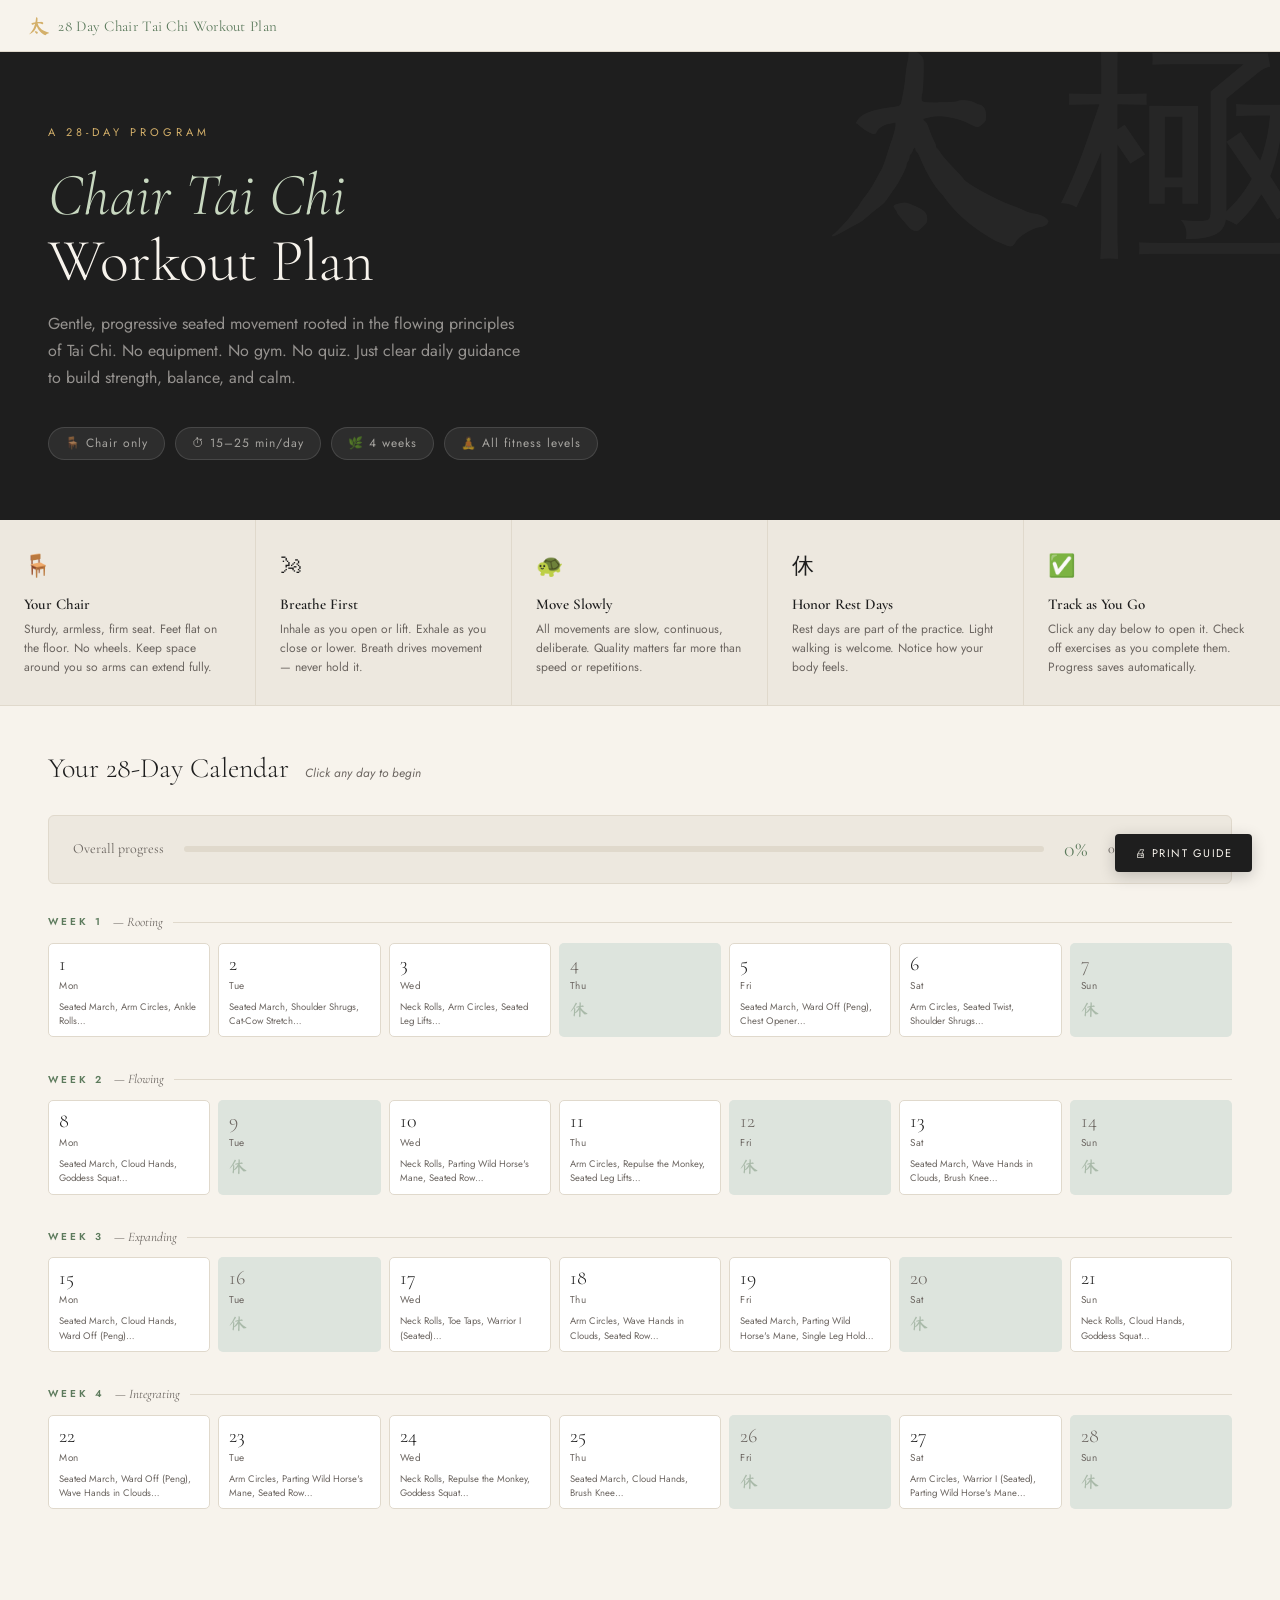
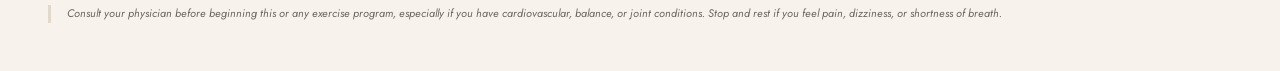
==== 28dayplan.html @ 3faed9a1 "Add files via upload" ====
<!DOCTYPE html>
<html lang="en">
<head>
<meta charset="UTF-8">
<meta name="viewport" content="width=device-width, initial-scale=1.0">
<title>28 Day Chair Tai Chi Workout Plan</title>
<link href="https://fonts.googleapis.com/css2?family=Cormorant+Garamond:ital,wght@0,300;0,400;0,600;1,300;1,400&family=Jost:wght@300;400;500;600&family=Ma+Shan+Zheng&display=swap" rel="stylesheet">
<style>
/* ══ RESET ══ */
*,*::before,*::after{box-sizing:border-box;margin:0;padding:0;}
html{scroll-behavior:smooth;}

/* ══ TOKENS ══ */
:root{
  --cream:    #f7f3ec;
  --warm:     #ede8df;
  --parchment:#e0d9cc;
  --ink:      #1e1e1e;
  --stone:    #6b6560;
  --sage:     #5c7a5c;
  --sage-lt:  #c8d8c0;
  --sage-bg:  #eef4ee;
  --gold:     #a07830;
  --gold-lt:  #d4b06a;
  --terra:    #8a4a38;
  --rest:     #dde4dd;
  --serif:    'Cormorant Garamond', Georgia, serif;
  --sans:     'Jost', sans-serif;
  --brush:    'Ma Shan Zheng', cursive;
}

body{
  font-family:var(--sans);
  background:var(--cream);
  color:var(--ink);
  font-size:15px;
  line-height:1.6;
  min-height:100vh;
}

/* ══ GLOBAL HEADER ══ */
#global-header{
  position:fixed;top:0;left:0;right:0;z-index:300;
  background:rgba(247,243,236,0.95);
  backdrop-filter:blur(8px);
  border-bottom:1px solid var(--parchment);
  display:flex;align-items:center;
  padding:0 28px;
  height:52px;
}
#home-link{
  font-family:var(--serif);
  font-size:15px;
  font-weight:400;
  color:var(--sage);
  text-decoration:none;
  letter-spacing:0.3px;
  cursor:pointer;
  display:flex;align-items:center;gap:8px;
  transition:color 0.2s;
  flex:1;
}
#home-link:hover{color:var(--gold);}
#home-link .logo-kanji{
  font-family:var(--brush);
  font-size:22px;
  color:var(--gold-lt);
  line-height:1;
}
#header-day-nav{
  display:none;
  align-items:center;
  gap:10px;
}
#header-day-nav.visible{display:flex;}
.hd-btn{
  background:none;
  border:1px solid var(--parchment);
  color:var(--stone);
  padding:5px 14px;
  border-radius:3px;
  cursor:pointer;
  font-family:var(--sans);
  font-size:12px;
  letter-spacing:1px;
  transition:all 0.15s;
}
.hd-btn:hover{border-color:var(--sage);color:var(--sage);}
.hd-btn:disabled{opacity:0.3;cursor:default;}
#hd-label{
  font-family:var(--serif);
  font-style:italic;
  font-size:14px;
  color:var(--stone);
  min-width:120px;
  text-align:center;
}

/* ══ VIEWS ══ */
.view{display:none;}
.view.active{display:block;}

/* ══════════════════════════════════
   LANDING VIEW
══════════════════════════════════ */
#view-home{padding-top:52px;}

/* Hero */
.hero{
  background:var(--ink);
  color:var(--cream);
  padding:72px 48px 60px;
  position:relative;
  overflow:hidden;
}
.hero::before{
  content:'太極';
  font-family:var(--brush);
  font-size:240px;
  position:absolute;
  right:-20px;top:-30px;
  color:rgba(255,255,255,0.04);
  line-height:1;
  pointer-events:none;
}
.hero-eyebrow{
  font-family:var(--sans);
  font-size:11px;
  letter-spacing:4px;
  text-transform:uppercase;
  color:var(--gold-lt);
  margin-bottom:20px;
}
.hero h1{
  font-family:var(--serif);
  font-weight:300;
  font-size:clamp(36px,5vw,60px);
  line-height:1.1;
  margin-bottom:16px;
}
.hero h1 em{font-style:italic;color:var(--sage-lt);}
.hero-sub{
  font-size:16px;
  color:rgba(247,243,236,0.55);
  max-width:480px;
  line-height:1.7;
  margin-bottom:36px;
}
.hero-pills{
  display:flex;flex-wrap:wrap;gap:10px;
}
.pill{
  background:rgba(255,255,255,0.07);
  border:1px solid rgba(255,255,255,0.12);
  border-radius:20px;
  padding:6px 16px;
  font-size:12px;
  letter-spacing:1px;
  color:rgba(247,243,236,0.6);
}

/* How-to strip */
.how-strip{
  display:grid;
  grid-template-columns:repeat(auto-fit,minmax(180px,1fr));
  gap:0;
  background:var(--warm);
  border-bottom:1px solid var(--parchment);
}
.how-item{
  padding:28px 24px;
  border-right:1px solid var(--parchment);
}
.how-item:last-child{border-right:none;}
.how-icon{font-size:22px;margin-bottom:8px;}
.how-item h3{
  font-family:var(--serif);
  font-weight:600;
  font-size:15px;
  margin-bottom:4px;
  color:var(--ink);
}
.how-item p{font-size:12px;color:var(--stone);line-height:1.6;}

/* Section header */
.section-head{
  padding:40px 48px 24px;
  display:flex;align-items:baseline;gap:16px;
}
.section-head h2{
  font-family:var(--serif);
  font-weight:300;
  font-size:28px;
}
.section-head .sh-note{
  font-size:12px;
  color:var(--stone);
  font-style:italic;
}

/* Progress summary bar */
.progress-summary{
  margin:0 48px 28px;
  background:var(--warm);
  border:1px solid var(--parchment);
  border-radius:6px;
  padding:16px 24px;
  display:flex;align-items:center;gap:20px;
}
.ps-track{
  flex:1;
  height:6px;
  background:var(--parchment);
  border-radius:3px;
  overflow:hidden;
}
.ps-fill{
  height:100%;
  background:var(--sage);
  border-radius:3px;
  transition:width 0.5s ease;
}
.ps-label{
  font-family:var(--serif);
  font-size:14px;
  color:var(--stone);
  white-space:nowrap;
}
.ps-pct{
  font-family:var(--serif);
  font-size:22px;
  font-weight:300;
  color:var(--sage);
  white-space:nowrap;
}

/* Calendar grid */
.cal-wrap{padding:0 48px 64px;}
.week-block{margin-bottom:32px;}
.week-label{
  font-family:var(--sans);
  font-size:10px;
  letter-spacing:3px;
  text-transform:uppercase;
  color:var(--sage);
  font-weight:600;
  margin-bottom:10px;
  display:flex;align-items:center;gap:10px;
}
.week-label::after{
  content:'';flex:1;height:1px;background:var(--parchment);
}
.week-theme-name{
  font-family:var(--serif);
  font-style:italic;
  color:var(--stone);
  font-size:13px;
  font-weight:400;
  letter-spacing:0;
  text-transform:none;
}
.days-row{
  display:grid;
  grid-template-columns:repeat(7,1fr);
  gap:8px;
}
.cal-day{
  background:#fff;
  border:1px solid var(--parchment);
  border-radius:5px;
  padding:10px 10px 8px;
  cursor:pointer;
  transition:all 0.15s;
  min-height:80px;
  position:relative;
}
.cal-day:hover{border-color:var(--sage);box-shadow:0 2px 8px rgba(92,122,92,0.15);}
.cal-day.rest-day{
  background:var(--rest);
  border-color:transparent;
  cursor:default;
}
.cal-day.rest-day:hover{box-shadow:none;border-color:transparent;}
.cal-day.completed{
  background:var(--sage-bg);
  border-color:var(--sage-lt);
}
.cal-day.today-active{
  border-color:var(--gold);
  box-shadow:0 0 0 2px rgba(160,120,48,0.2);
}
.cd-num{
  font-family:var(--serif);
  font-size:20px;
  font-weight:300;
  color:var(--ink);
  line-height:1;
  margin-bottom:4px;
}
.cal-day.completed .cd-num{color:var(--sage);}
.cal-day.rest-day .cd-num{color:var(--stone);}
.cd-name{
  font-size:10px;
  color:var(--stone);
  letter-spacing:0.5px;
  margin-bottom:6px;
}
.cd-exercises{
  font-size:9.5px;
  color:var(--stone);
  line-height:1.5;
}
.cal-day.rest-day .cd-exercises{
  font-family:var(--brush);
  font-size:18px;
  color:rgba(92,122,92,0.4);
  line-height:1;
  margin-top:4px;
}
.cd-check{
  position:absolute;top:8px;right:8px;
  font-size:12px;color:var(--sage);
  opacity:0;transition:opacity 0.2s;
}
.cal-day.completed .cd-check{opacity:1;}

/* Disclaimer */
.disclaimer{
  margin:0 48px 48px;
  font-size:11px;
  color:var(--stone);
  border-left:3px solid var(--parchment);
  padding-left:16px;
  font-style:italic;
  line-height:1.6;
}

/* ══════════════════════════════════
   DAY VIEW
══════════════════════════════════ */
#view-day{padding-top:52px;}

.day-view-inner{
  max-width:720px;
  margin:0 auto;
  padding:36px 28px 60px;
}

/* Day header */
.dv-header{
  display:flex;align-items:flex-start;gap:20px;
  margin-bottom:28px;
  padding-bottom:24px;
  border-bottom:1px solid var(--parchment);
}
.dv-num-block{
  background:var(--sage);
  color:#fff;
  border-radius:6px;
  padding:10px 16px;
  text-align:center;
  flex-shrink:0;
}
.dv-num-block .dvn-label{
  font-size:9px;letter-spacing:3px;text-transform:uppercase;opacity:0.7;
}
.dv-num-block .dvn-num{
  font-family:var(--serif);
  font-size:48px;font-weight:300;line-height:1;
}
.dv-meta{flex:1;}
.dv-week-badge{
  display:inline-block;
  font-size:10px;letter-spacing:2.5px;text-transform:uppercase;
  color:var(--sage);background:var(--sage-bg);
  border-radius:3px;padding:3px 10px;
  margin-bottom:6px;font-weight:500;
}
.dv-meta h2{
  font-family:var(--serif);
  font-weight:300;font-size:30px;
  color:var(--ink);line-height:1.15;
}
.dv-focus{
  font-size:13px;color:var(--stone);
  margin-top:4px;font-style:italic;
}
.dv-kanji{
  font-family:var(--brush);
  font-size:72px;color:var(--parchment);
  line-height:1;flex-shrink:0;
}

/* Rest day in day view */
.dv-rest{
  text-align:center;
  padding:60px 40px;
  background:var(--warm);
  border-radius:10px;
  border:1px solid var(--parchment);
}
.dv-rest .rest-big{
  font-family:var(--brush);
  font-size:100px;color:var(--sage-lt);line-height:1;
  margin-bottom:16px;
}
.dv-rest h3{
  font-family:var(--serif);
  font-weight:300;font-size:28px;
  color:var(--stone);margin-bottom:12px;
}
.dv-rest p{
  max-width:420px;margin:0 auto;
  font-size:15px;color:var(--stone);line-height:1.7;
}

/* Exercise rows */
.ex-list{display:flex;flex-direction:column;gap:8px;}

.ex-row{
  display:flex;align-items:center;gap:16px;
  background:#fff;
  border:1px solid var(--parchment);
  border-radius:7px;
  padding:16px 18px;
  cursor:pointer;
  transition:all 0.15s;
}
.ex-row:hover{border-color:var(--sage-lt);background:var(--sage-bg);}
.ex-row.done{
  background:var(--sage-bg);
  border-color:var(--sage-lt);
}
.ex-circle{
  width:26px;height:26px;
  border-radius:50%;
  border:1.5px solid var(--parchment);
  flex-shrink:0;
  display:flex;align-items:center;justify-content:center;
  font-size:13px;color:transparent;
  transition:all 0.15s;
}
.ex-row.done .ex-circle{
  background:var(--sage);
  border-color:var(--sage);
  color:#fff;
}
.ex-body{flex:1;}
.ex-name{
  font-family:var(--serif);
  font-size:21px;font-weight:400;
  color:var(--ink);line-height:1.2;
}
.ex-row.done .ex-name{
  text-decoration:line-through;
  color:var(--stone);
}
.ex-hint{
  font-size:12px;color:var(--stone);
  margin-top:2px;line-height:1.5;
}
.ex-row.done .ex-hint{opacity:0.5;}
.ex-dur{
  font-family:var(--serif);
  font-size:20px;font-weight:300;
  color:var(--gold);
  flex-shrink:0;min-width:72px;text-align:right;
}
.ex-row.done .ex-dur{color:var(--parchment);}
.ex-tag{
  font-size:9px;letter-spacing:1.5px;text-transform:uppercase;
  color:var(--sage);background:var(--sage-bg);
  border-radius:2px;padding:2px 6px;
  flex-shrink:0;
}
.ex-row.done .ex-tag{opacity:0.4;}

/* Done banner */
.done-banner{
  margin-top:16px;
  padding:16px 20px;
  background:var(--sage-bg);
  border:1px solid var(--sage-lt);
  border-radius:7px;
  display:flex;align-items:center;gap:12px;
  opacity:0;pointer-events:none;
  transition:opacity 0.3s;
}
.done-banner.visible{opacity:1;pointer-events:auto;}
.db-text{
  flex:1;
  font-family:var(--serif);
  font-style:italic;
  font-size:16px;
  color:var(--sage);
}
.db-next{
  background:var(--sage);color:#fff;
  border:none;border-radius:4px;
  padding:8px 20px;
  cursor:pointer;
  font-family:var(--sans);
  font-size:11px;letter-spacing:1.5px;text-transform:uppercase;
  transition:background 0.15s;
}
.db-next:hover{background:#4a6a4a;}

/* ══ PRINT STYLES ══ */
@media print{
  #global-header,#view-home,#view-day,#print-fab{display:none!important;}
  #print-doc{display:block!important;}
  @page { margin: 0.5in; }
  @page :first { margin: 0.5in; }
}
#print-doc{display:none;}

/* ── Base print page ── */
.pd-page{
  page-break-after: always;
  font-family: var(--sans);
  color: #111;
  padding: 0;
  position: relative;
}
.pd-page:last-child{ page-break-after: auto; }

/* ── Compact overrides so all 4 sections fit ── */
/* These values are tuned for Letter at 0.5in margins = 7.5×10in usable */
.pd-page-header   { margin-bottom: 18px !important; padding-bottom: 8px !important; }
.pd-cover-title   { font-size: 36px !important; margin-bottom: 4px !important; }
.pd-cover-sub     { font-size: 13px !important; margin-bottom: 18px !important; }
.pd-rule          { margin-bottom: 18px !important; }
.pd-intro-grid    { gap: 12px !important; margin-bottom: 18px !important; }
.pd-intro-item    { padding: 12px 14px !important; }
.pd-intro-item h3 { font-size: 15px !important; margin-bottom: 4px !important; }
.pd-intro-item p  { font-size: 12px !important; line-height: 1.6 !important; }
.pd-weeks-overview{ gap: 8px !important; margin-bottom: 16px !important; }
.pd-week-pill     { padding: 9px 10px !important; }
.pwp-num          { font-size: 22px !important; }
.pwp-theme        { font-size: 12px !important; }
.pwp-time         { font-size: 10px !important; }

.pd-section-title { font-size: 28px !important; margin-bottom: 2px !important; }
.pd-section-sub   { font-size: 12px !important; margin-bottom: 14px !important; }
.pd-sched-title   { font-size: 28px !important; margin-bottom: 2px !important; }
.pd-sched-sub     { font-size: 12px !important; margin-bottom: 14px !important; }

.pd-ex-grid { gap: 9px !important; }
.pd-ex      { padding: 9px 12px !important; }
.pd-ex-name { font-size: 15px !important; margin-bottom: 1px !important; }
.pd-ex-cat  { font-size: 9px !important; margin-bottom: 3px !important; }
.pd-ex-desc { font-size: 11.5px !important; line-height: 1.55 !important; }

.pd-sched-table th{ padding: 6px 5px !important; font-size: 8.5px !important; }
.th-week          { width: 74px !important; }
.td-week          { padding: 8px 7px !important; min-height: 0 !important; }
.td-inner         { padding: 5px 6px !important; min-height: 0 !important; }
.td-daynum        { font-size: 13px !important; margin-bottom: 2px !important; }
.td-exlist        { font-size: 8.5px !important; line-height: 1.42 !important; }
.tdw-num          { font-size: 17px !important; }
.tdw-theme        { font-size: 10px !important; }
.tdw-time         { font-size: 9px !important; }
.td-rest-kanji    { font-size: 18px !important; }

/* ── Page header strip (every page) ── */
.pd-page-header{
  display: flex;
  align-items: center;
  justify-content: space-between;
  border-bottom: 1.5px solid #111;
  padding-bottom: 10px;
  margin-bottom: 28px;
}
.pd-page-header .ph-logo{
  font-family: var(--brush);
  font-size: 20px;
  color: #bbb;
  line-height: 1;
}
.pd-page-header .ph-title{
  font-family: var(--serif);
  font-size: 13px;
  color: #111;
  letter-spacing: 1px;
  font-weight: 400;
}
.pd-page-header .ph-page{
  font-size: 11px;
  color: #888;
  letter-spacing: 1px;
}

/* ══ PAGE 1: OVERVIEW ══ */
.pd-cover-title{
  font-family: var(--serif);
  font-weight: 300;
  font-size: 44px;
  line-height: 1.1;
  color: #111;
  margin-bottom: 6px;
}
.pd-cover-title em{ font-style: italic; color: #333; }
.pd-cover-sub{
  font-size: 16px;
  color: #555;
  margin-bottom: 28px;
  font-style: italic;
  font-family: var(--serif);
}
.pd-rule{ width: 48px; height: 1.5px; background: #111; margin-bottom: 28px; }

.pd-intro-grid{
  display: grid;
  grid-template-columns: 1fr 1fr;
  gap: 18px;
  margin-bottom: 28px;
}
.pd-intro-item{
  background: #fff;
  border-left: 2px solid #111;
  padding: 14px 16px;
}
.pd-intro-item h3{
  font-family: var(--serif);
  font-size: 17px;
  font-weight: 600;
  margin-bottom: 5px;
  color: #111;
}
.pd-intro-item p{
  font-size: 13px;
  color: #333;
  line-height: 1.65;
}

.pd-weeks-overview{
  display: grid;
  grid-template-columns: repeat(4,1fr);
  gap: 12px;
  margin-bottom: 24px;
}
.pd-week-pill{
  background: #fff;
  border: 1px solid #aaa;
  border-radius: 4px;
  padding: 12px 14px;
  text-align: center;
}
.pd-week-pill .pwp-num{
  font-family: var(--serif);
  font-size: 28px;
  font-weight: 300;
  color: #111;
  line-height: 1;
}
.pd-week-pill .pwp-label{
  font-size: 10px;
  letter-spacing: 2px;
  text-transform: uppercase;
  color: #888;
  margin: 3px 0;
}
.pd-week-pill .pwp-theme{
  font-family: var(--serif);
  font-style: italic;
  font-size: 14px;
  color: #333;
}
.pd-week-pill .pwp-time{
  font-size: 11px;
  color: #888;
  margin-top: 2px;
}

.pd-disclaimer{
  font-size: 11px;
  color: #888;
  border-top: 1px solid #ccc;
  padding-top: 12px;
  font-style: italic;
  line-height: 1.6;
}

/* ══ PAGES 2–3: MOVEMENTS ══ */
.pd-section-title{
  font-family: var(--serif);
  font-weight: 300;
  font-size: 34px;
  color: #111;
  margin-bottom: 4px;
}
.pd-section-sub{
  font-size: 13px;
  color: #666;
  font-style: italic;
  margin-bottom: 20px;
}

.pd-ex-grid{
  display: grid;
  grid-template-columns: 1fr 1fr;
  gap: 12px;
}
.pd-ex{
  border: 1px solid #ccc;
  border-radius: 3px;
  padding: 12px 14px;
  break-inside: avoid;
  background: #fff;
}
.pd-ex-name{
  font-family: var(--serif);
  font-size: 17px;
  font-weight: 600;
  color: #111;
  margin-bottom: 2px;
}
.pd-ex-cat{
  font-size: 9px;
  letter-spacing: 2px;
  text-transform: uppercase;
  color: #555;
  margin-bottom: 5px;
  font-weight: 600;
}
.pd-ex-desc{
  font-size: 12px;
  color: #444;
  line-height: 1.6;
}

/* ══ PAGE 4: SCHEDULE ══ */
.pd-sched-title{
  font-family: var(--serif);
  font-weight: 300;
  font-size: 34px;
  color: #111;
  margin-bottom: 4px;
}
.pd-sched-sub{
  font-size: 13px;
  color: #666;
  font-style: italic;
  margin-bottom: 20px;
}

.pd-sched-table{
  width: 100%;
  border-collapse: collapse;
}
.pd-sched-table th{
  font-family: var(--sans);
  font-size: 9px;
  letter-spacing: 2px;
  text-transform: uppercase;
  color: #111;
  background: #fff;
  border: 1px solid #aaa;
  border-bottom: 2px solid #111;
  padding: 7px 6px;
  text-align: left;
  font-weight: 600;
}
.pd-sched-table th.th-week{
  width: 90px;
}
.pd-sched-table td{
  vertical-align: top;
  padding: 0;
  border: 1px solid #ccc;
}
.pd-sched-table tr:nth-child(even) .td-inner{
  background: #fff;
}
.td-inner{
  padding: 8px 7px;
  min-height: 80px;
  background: #fff;
}
.td-week{
  background: #fff !important;
  border-right: 2px solid #aaa !important;
  padding: 10px 8px;
  min-height: 80px;
  display: flex;
  flex-direction: column;
  justify-content: center;
}
.tdw-num{
  font-family: var(--serif);
  font-size: 22px;
  font-weight: 600;
  color: #111;
  line-height: 1;
}
.tdw-theme{
  font-family: var(--serif);
  font-style: italic;
  font-size: 12px;
  color: #333;
  margin-top: 2px;
}
.tdw-time{
  font-size: 9px;
  color: #888;
  margin-top: 3px;
  letter-spacing: 0.5px;
}
.td-daynum{
  font-family: var(--serif);
  font-size: 16px;
  font-weight: 600;
  color: #111;
  line-height: 1;
  margin-bottom: 4px;
}
.td-exlist{
  font-size: 9.5px;
  color: #333;
  line-height: 1.55;
}
.td-rest{
  background: #fff !important;
}
.td-rest .td-daynum{ color: #888; }
.td-rest-kanji{
  font-family: var(--brush);
  font-size: 22px;
  color: #bbb;
  line-height: 1;
  margin-top: 2px;
}

/* Print FAB */
#print-fab{
  position:fixed;bottom:28px;right:28px;z-index:200;
  background:var(--ink);color:var(--cream);
  border:none;border-radius:4px;
  padding:11px 20px;
  font-family:var(--sans);font-size:11px;
  letter-spacing:1.5px;text-transform:uppercase;
  cursor:pointer;
  box-shadow:0 4px 16px rgba(0,0,0,0.2);
  transition:background 0.2s;
}
#print-fab:hover{background:var(--sage);}
</style>
</head>
<body>

<!-- ══ GLOBAL HEADER ══ -->
<header id="global-header">
  <a id="home-link" onclick="showHome()">
    <span class="logo-kanji">太</span>
    28 Day Chair Tai Chi Workout Plan
  </a>
  <div id="header-day-nav">
    <button class="hd-btn" id="hd-prev" onclick="goDay(-1)" disabled>← Prev</button>
    <span id="hd-label"></span>
    <button class="hd-btn" id="hd-next" onclick="goDay(1)">Next →</button>
  </div>
</header>

<!-- ══════════════════════════
     LANDING VIEW
══════════════════════════ -->
<div id="view-home" class="view active">

  <!-- Hero -->
  <div class="hero">
    <div class="hero-eyebrow">A 28-Day Program</div>
    <h1><em>Chair Tai Chi</em><br>Workout Plan</h1>
    <p class="hero-sub">Gentle, progressive seated movement rooted in the flowing principles of Tai Chi. No equipment. No gym. No quiz. Just clear daily guidance to build strength, balance, and calm.</p>
    <div class="hero-pills">
      <span class="pill">🪑 Chair only</span>
      <span class="pill">⏱ 15–25 min/day</span>
      <span class="pill">🌿 4 weeks</span>
      <span class="pill">🧘 All fitness levels</span>
    </div>
  </div>

  <!-- How-to strip -->
  <div class="how-strip">
    <div class="how-item">
      <div class="how-icon">🪑</div>
      <h3>Your Chair</h3>
      <p>Sturdy, armless, firm seat. Feet flat on the floor. No wheels. Keep space around you so arms can extend fully.</p>
    </div>
    <div class="how-item">
      <div class="how-icon">🌬</div>
      <h3>Breathe First</h3>
      <p>Inhale as you open or lift. Exhale as you close or lower. Breath drives movement — never hold it.</p>
    </div>
    <div class="how-item">
      <div class="how-icon">🐢</div>
      <h3>Move Slowly</h3>
      <p>All movements are slow, continuous, deliberate. Quality matters far more than speed or repetitions.</p>
    </div>
    <div class="how-item">
      <div class="how-icon">休</div>
      <h3>Honor Rest Days</h3>
      <p>Rest days are part of the practice. Light walking is welcome. Notice how your body feels.</p>
    </div>
    <div class="how-item">
      <div class="how-icon">✅</div>
      <h3>Track as You Go</h3>
      <p>Click any day below to open it. Check off exercises as you complete them. Progress saves automatically.</p>
    </div>
  </div>

  <!-- Progress summary -->
  <div class="section-head">
    <h2>Your 28-Day Calendar</h2>
    <span class="sh-note">Click any day to begin</span>
  </div>

  <div class="progress-summary">
    <span class="ps-label">Overall progress</span>
    <div class="ps-track"><div class="ps-fill" id="ps-fill" style="width:0%"></div></div>
    <span class="ps-pct" id="ps-pct">0%</span>
    <span class="ps-label" id="ps-days-done">0 of 20 active days</span>
  </div>

  <!-- Calendar -->
  <div class="cal-wrap" id="calendar"></div>

  <p class="disclaimer">Consult your physician before beginning this or any exercise program, especially if you have cardiovascular, balance, or joint conditions. Stop and rest if you feel pain, dizziness, or shortness of breath.</p>

</div><!-- /view-home -->

<!-- ══════════════════════════
     DAY VIEW
══════════════════════════ -->
<div id="view-day" class="view">
  <div class="day-view-inner" id="day-view-inner"></div>
</div>

<!-- ══════════════════════════
     PRINT DOCUMENT (hidden on screen)
══════════════════════════ -->
<div id="print-doc">

  <!-- PAGE 1: OVERVIEW -->
  <div class="pd-page" style="padding:0.5in">
    <div class="pd-page-header">
      <span class="ph-logo">太極</span>
      <span class="ph-title">28 Day Chair Tai Chi Workout Plan</span>
      <span class="ph-page">Companion Guide · Page 1</span>
    </div>

    <div class="pd-cover-title"><em>Chair Tai Chi</em><br>Workout Plan</div>
    <div class="pd-cover-sub">A 28-Day Seated Program — Companion Guide</div>
    <div class="pd-rule"></div>

    <div class="pd-intro-grid">
      <div class="pd-intro-item">
        <h3>🪑 Your Chair</h3>
        <p>Use a sturdy, armless chair with a firm seat. Feet should rest flat on the floor. Avoid chairs with wheels. Keep open space around you so your arms can extend fully in all directions.</p>
      </div>
      <div class="pd-intro-item">
        <h3>🌬 Breathe First</h3>
        <p>Inhale as you open, expand, or lift. Exhale as you close, contract, or lower. Breath drives movement in Tai Chi — never hold it. If you feel dizzy, pause and breathe normally.</p>
      </div>
      <div class="pd-intro-item">
        <h3>🐢 Move Slowly</h3>
        <p>All movements should be slow, continuous, and deliberate. There is no hurrying. Quality of movement matters far more than speed or the number of repetitions completed.</p>
      </div>
      <div class="pd-intro-item">
        <h3>休 Honor Rest Days</h3>
        <p>Rest days are not gaps in the program — they are part of it. Use them to notice how your body feels. Light walking is welcome. Stillness and integration are the point.</p>
      </div>
      <div class="pd-intro-item">
        <h3>⏱ How Long</h3>
        <p>Week 1–2 sessions run approximately 15 minutes. Week 3–4 sessions run 20–25 minutes. Start your timer only after you are seated, settled, and composed.</p>
      </div>
      <div class="pd-intro-item">
        <h3>⚠ Safety First</h3>
        <p>Consult your physician before beginning this or any exercise program. Stop and rest immediately if you feel pain, dizziness, or shortness of breath. Every exercise can be modified.</p>
      </div>
    </div>

    <div class="pd-weeks-overview">
      <div class="pd-week-pill">
        <div class="pwp-num">1</div>
        <div class="pwp-label">Week One</div>
        <div class="pwp-theme">Rooting</div>
        <div class="pwp-time">~15 min/day</div>
      </div>
      <div class="pd-week-pill">
        <div class="pwp-num">2</div>
        <div class="pwp-label">Week Two</div>
        <div class="pwp-theme">Flowing</div>
        <div class="pwp-time">~15 min/day</div>
      </div>
      <div class="pd-week-pill">
        <div class="pwp-num">3</div>
        <div class="pwp-label">Week Three</div>
        <div class="pwp-theme">Expanding</div>
        <div class="pwp-time">~22 min/day</div>
      </div>
      <div class="pd-week-pill">
        <div class="pwp-num">4</div>
        <div class="pwp-label">Week Four</div>
        <div class="pwp-theme">Integrating</div>
        <div class="pwp-time">~25 min/day</div>
      </div>
    </div>

    <div class="pd-disclaimer">
      This guide is for informational purposes only and is not a substitute for professional medical advice, diagnosis, or treatment. Individual results vary. Movements are adapted from traditional Tai Chi principles for seated practice.
    </div>
  </div>

  <!-- PAGE 2: MOVEMENTS PART ONE -->
  <div class="pd-page" style="padding:0.5in">
    <div class="pd-page-header">
      <span class="ph-logo">太極</span>
      <span class="ph-title">28 Day Chair Tai Chi Workout Plan</span>
      <span class="ph-page">The Movements · Page 2 of 4</span>
    </div>
    <div class="pd-section-title">The Movements</div>
    <p class="pd-section-sub">Part One — Warm-Up, Tai Chi Forms &amp; Strength exercises. All performed seated.</p>
    <div class="pd-ex-grid" id="print-glossary-a" style="grid-template-columns:1fr 1fr 1fr"></div>
  </div>

  <!-- PAGE 3: MOVEMENTS PART TWO -->
  <div class="pd-page" style="padding:0.5in">
    <div class="pd-page-header">
      <span class="ph-logo">太極</span>
      <span class="ph-title">28 Day Chair Tai Chi Workout Plan</span>
      <span class="ph-page">The Movements · Page 3 of 4</span>
    </div>
    <div class="pd-section-title">The Movements</div>
    <p class="pd-section-sub">Part Two — Balance, Stretching, Advanced &amp; Closing exercises.</p>
    <div class="pd-ex-grid" id="print-glossary-b"></div>
  </div>

  <!-- PAGE 4: FULL SCHEDULE -->
  <div class="pd-page" style="padding:0.5in">
    <div class="pd-page-header">
      <span class="ph-logo">太極</span>
      <span class="ph-title">28 Day Chair Tai Chi Workout Plan</span>
      <span class="ph-page">28-Day Schedule · Page 4 of 4</span>
    </div>
    <div class="pd-sched-title">28-Day Schedule</div>
    <p class="pd-sched-sub">All four weeks at a glance. Rest days marked 休. Check each day as you complete it.</p>
    <table class="pd-sched-table" id="print-schedule-table">
      <thead>
        <tr>
          <th class="th-week">Week</th>
          <th>Day 1</th><th>Day 2</th><th>Day 3</th><th>Day 4</th>
          <th>Day 5</th><th>Day 6</th><th>Day 7</th>
        </tr>
      </thead>
      <tbody id="print-schedule-body"></tbody>
    </table>
  </div>

</div><!-- /print-doc -->

<!-- Print FAB -->
<button id="print-fab" onclick="doPrint()">🖨 Print Guide</button>

<script>
/* ══ DATA ══════════════════════════════════════════════════════════ */
const EX = {
  march:     {name:"Seated March",        cat:"Warm-Up",  desc:"Lift alternating knees slowly, arms swing gently opposite. Keep spine tall."},
  neckroll:  {name:"Neck Rolls",           cat:"Warm-Up",  desc:"Chin to chest, roll right ear to shoulder, back to center, then left. Never roll fully backward."},
  armcircle: {name:"Arm Circles",          cat:"Warm-Up",  desc:"Arms at shoulder height — slow circles forward 10×, then backward 10×. Breathe continuously."},
  ankleroll: {name:"Ankle Rolls",          cat:"Warm-Up",  desc:"Lift one foot, rotate ankle 5× each direction. Repeat other side. Grounds awareness."},
  cloud:     {name:"Cloud Hands",          cat:"Tai Chi",  desc:"Sweep both hands slowly left to right as if moving clouds. Torso rotates gently, elbows soft."},
  wardoff:   {name:"Ward Off (Peng)",      cat:"Tai Chi",  desc:"Arms rounded as if embracing a ball. Push outward with one forearm while other curves below."},
  wildmane:  {name:"Parting Wild Horse's Mane",cat:"Tai Chi",desc:"One hand rises to shoulder (palm down), opposite descends to hip (palm up). Alternate sides."},
  brushknee: {name:"Brush Knee",           cat:"Tai Chi",  desc:"One hand sweeps low past opposite knee while other pushes forward at chest height. Flow continuously."},
  repulse:   {name:"Repulse the Monkey",   cat:"Tai Chi",  desc:"Draw one hand to ear while opposite reaches forward, palm out. Alternate sides gently."},
  waveclouds:{name:"Wave Hands in Clouds", cat:"Tai Chi",  desc:"Like Cloud Hands with more torso rotation and a figure-8 path. Hands always move in opposition."},
  leglift:   {name:"Seated Leg Lifts",     cat:"Strength", desc:"Straighten one knee to floor-parallel, hold 3 sec, lower. 10 reps each side."},
  shrug:     {name:"Shoulder Shrugs",      cat:"Strength", desc:"Inhale: shoulders to ears. Exhale: drop completely. Feel the full contrast. 10 reps."},
  chestopen: {name:"Chest Opener",         cat:"Strength", desc:"Fingers interlaced behind head, open elbows wide, inhale and lift chest. Hold 3 sec. 8–12 reps."},
  goddess:   {name:"Goddess Squat",        cat:"Strength", desc:"Sit at edge, feet wide, slowly rise to hover, lower with control. 10–15 reps."},
  row:       {name:"Seated Row",           cat:"Strength", desc:"Arms extended, draw elbows back squeezing shoulder blades. Hold 2 sec, return slowly. 10–12 reps."},
  singleleg: {name:"Single Leg Hold",      cat:"Balance",  desc:"Hands lightly on thighs, lift one foot 2–3 inches, hold still. Breathe. Repeat other side."},
  toetap:    {name:"Toe Taps",             cat:"Balance",  desc:"Tap each toe forward, out to side, back to center. Slow and controlled each direction."},
  fold:      {name:"Forward Fold",         cat:"Stretch",  desc:"Sit at edge, hinge at hips and drape torso toward thighs. Breathe into the lower back."},
  catcow:    {name:"Cat-Cow Stretch",      cat:"Stretch",  desc:"Hands on knees. Inhale: arch back, lift chest. Exhale: round spine, drop chin. Flow slowly."},
  eagle:     {name:"Eagle Arms",           cat:"Stretch",  desc:"Cross one arm under the other at elbows, wrap forearms, lift to shoulder height. Upper back opens."},
  twist:     {name:"Seated Twist",         cat:"Stretch",  desc:"Hand on opposite knee, other behind on seat. Inhale tall, exhale and rotate. Look over shoulder."},
  hipopen:   {name:"Hip Opener",           cat:"Stretch",  desc:"Ankle over opposite knee (figure-4). Sit tall, lean gently forward from hips."},
  hamstring: {name:"Hamstring Stretch",    cat:"Stretch",  desc:"Extend one leg straight, flex foot, reach toward toes with long spine. Do not round back."},
  warrior:   {name:"Warrior I (Seated)",   cat:"Advanced", desc:"Sit sideways on chair edge, rear leg extended back, front knee at 90°. Arms sweep overhead."},
  pigeon:    {name:"Pigeon Pose (Seated)", cat:"Advanced", desc:"Ankle over opposite knee, foot flexed. Sit tall or lean gently forward. Deep hip stretch."},
  gatherqi:  {name:"Gathering Qi",         cat:"Closing",  desc:"Arms wide, sweep hands inward to belly as if gathering energy. Traditional Tai Chi closing."},
  savasana:  {name:"Seated Savasana",      cat:"Closing",  desc:"Hands in lap, eyes closed, breathe naturally. Notice stillness and warmth. The most important move."},
};

function e(key,dur){return{key,dur};}

const DAYS=[
  {w:1,th:"Rooting",focus:"Building awareness in the body",
   ex:[e("march","20 sec"),e("armcircle","10 reps"),e("ankleroll","5× each"),e("neckroll","30 sec"),e("gatherqi","5 sweeps"),e("savasana","1 min")]},
  {w:1,th:"Rooting",focus:"Spine and shoulder release",
   ex:[e("march","20 sec"),e("shrug","10 reps"),e("catcow","30 sec"),e("cloud","30 sec"),e("gatherqi","5 sweeps"),e("savasana","1 min")]},
  {w:1,th:"Rooting",focus:"Leg strength and foot connection",
   ex:[e("neckroll","30 sec"),e("armcircle","10 reps"),e("leglift","8× each"),e("toetap","20 sec"),e("fold","30 sec"),e("savasana","1 min")]},
  {w:1,th:"Rooting",focus:"Rest — let the body integrate",rest:true},
  {w:1,th:"Rooting",focus:"First Tai Chi form movements",
   ex:[e("march","20 sec"),e("wardoff","30 sec ea"),e("chestopen","8 reps"),e("cloud","40 sec"),e("gatherqi","5 sweeps"),e("savasana","1 min")]},
  {w:1,th:"Rooting",focus:"Torso rotation and upper back",
   ex:[e("armcircle","10 reps"),e("twist","20 sec ea"),e("shrug","10 reps"),e("brushknee","30 sec"),e("fold","30 sec"),e("savasana","1 min")]},
  {w:1,th:"Rooting",focus:"Rest — you earned it",rest:true},

  {w:2,th:"Flowing",focus:"Linking breath to movement",
   ex:[e("march","30 sec"),e("cloud","40 sec"),e("goddess","10 reps"),e("hipopen","30 sec ea"),e("gatherqi","6 sweeps"),e("savasana","1 min")]},
  {w:2,th:"Flowing",focus:"Rest — active recovery",rest:true},
  {w:2,th:"Flowing",focus:"Back strength and flow",
   ex:[e("neckroll","30 sec"),e("wildmane","30 sec"),e("row","10 reps"),e("catcow","40 sec"),e("eagle","20 sec ea"),e("savasana","1 min")]},
  {w:2,th:"Flowing",focus:"Balance and leg control",
   ex:[e("armcircle","10 reps"),e("repulse","30 sec"),e("leglift","10× each"),e("singleleg","10 sec ea"),e("fold","40 sec"),e("savasana","1 min")]},
  {w:2,th:"Flowing",focus:"Rest",rest:true},
  {w:2,th:"Flowing",focus:"Full upper body flow",
   ex:[e("march","30 sec"),e("waveclouds","40 sec"),e("brushknee","40 sec"),e("chestopen","10 reps"),e("twist","25 sec ea"),e("gatherqi","6 sweeps"),e("savasana","1 min")]},
  {w:2,th:"Flowing",focus:"Rest — notice your progress",rest:true},

  {w:3,th:"Expanding",focus:"Deeper reach in every direction",
   ex:[e("march","30 sec"),e("cloud","45 sec"),e("wardoff","40 sec ea"),e("goddess","12 reps"),e("hipopen","40 sec ea"),e("gatherqi","8 sweeps"),e("savasana","2 min")]},
  {w:3,th:"Expanding",focus:"Rest",rest:true},
  {w:3,th:"Expanding",focus:"Warrior postures introduced",
   ex:[e("neckroll","30 sec"),e("toetap","20 sec ea"),e("warrior","25 sec ea"),e("repulse","45 sec"),e("eagle","25 sec ea"),e("savasana","2 min")]},
  {w:3,th:"Expanding",focus:"Flow and deep hip work",
   ex:[e("armcircle","12 reps"),e("waveclouds","45 sec"),e("row","12 reps"),e("pigeon","35 sec ea"),e("catcow","45 sec"),e("gatherqi","8 sweeps"),e("savasana","2 min")]},
  {w:3,th:"Expanding",focus:"Balance and hamstrings",
   ex:[e("march","35 sec"),e("wildmane","40 sec"),e("singleleg","15 sec ea"),e("hamstring","30 sec ea"),e("brushknee","45 sec"),e("savasana","2 min")]},
  {w:3,th:"Expanding",focus:"Rest",rest:true},
  {w:3,th:"Expanding",focus:"Strength and hip mobility",
   ex:[e("neckroll","30 sec"),e("cloud","50 sec"),e("goddess","12 reps"),e("chestopen","10 reps"),e("hipopen","40 sec ea"),e("gatherqi","8 sweeps"),e("savasana","2 min")]},

  {w:4,th:"Integrating",focus:"The movements become one",
   ex:[e("march","40 sec"),e("wardoff","45 sec ea"),e("waveclouds","50 sec"),e("warrior","30 sec ea"),e("pigeon","40 sec ea"),e("gatherqi","10 sweeps"),e("savasana","2 min")]},
  {w:4,th:"Integrating",focus:"Back, hamstrings, and flow",
   ex:[e("armcircle","12 reps"),e("wildmane","45 sec"),e("row","12 reps"),e("hamstring","35 sec ea"),e("twist","30 sec ea"),e("savasana","2 min")]},
  {w:4,th:"Integrating",focus:"Balance and deep hip opening",
   ex:[e("neckroll","30 sec"),e("repulse","50 sec"),e("goddess","15 reps"),e("singleleg","20 sec ea"),e("eagle","25 sec ea"),e("hipopen","40 sec ea"),e("gatherqi","10 sweeps"),e("savasana","2 min")]},
  {w:4,th:"Integrating",focus:"The full flowing sequence",
   ex:[e("march","40 sec"),e("cloud","50 sec"),e("brushknee","50 sec"),e("waveclouds","50 sec"),e("fold","40 sec"),e("gatherqi","10 sweeps"),e("savasana","2 min")]},
  {w:4,th:"Integrating",focus:"Rest",rest:true},
  {w:4,th:"Integrating",focus:"Warrior and deep stretch",
   ex:[e("armcircle","12 reps"),e("warrior","35 sec ea"),e("wildmane","50 sec"),e("pigeon","40 sec ea"),e("catcow","50 sec"),e("chestopen","12 reps"),e("gatherqi","10 sweeps"),e("savasana","2 min")]},
  {w:4,th:"Integrating",focus:"Completion — rest and reflect",rest:true,complete:true},
];

const KANJIS=["","根","流","展","合"];
const WNAMES=["","Rooting","Flowing","Expanding","Integrating"];
const ACTIVE_DAYS = DAYS.filter(d=>!d.rest).length; // 20

/* ══ STATE ══ */
let currentDay=0;
const checked=JSON.parse(localStorage.getItem("taichi28_v2")||"{}");

/* ══ CALENDAR BUILD ══ */
function buildCalendar(){
  const wrap=document.getElementById("calendar");
  const weeks=[1,2,3,4];
  weeks.forEach(wk=>{
    const dayIdxs=DAYS.map((d,i)=>({d,i})).filter(x=>x.d.w===wk);
    const wb=document.createElement("div");
    wb.className="week-block";
    wb.innerHTML=`<div class="week-label">Week ${wk} <span class="week-theme-name">— ${WNAMES[wk]}</span></div>
    <div class="days-row" id="cal-week-${wk}"></div>`;
    wrap.appendChild(wb);
    const row=wb.querySelector(".days-row");
    dayIdxs.forEach(({d,i})=>{
      const dayNum=i+1;
      const div=document.createElement("div");
      div.className="cal-day"+(d.rest?" rest-day":"");
      div.id=`cal-${i}`;
      if(d.rest){
        div.innerHTML=`<div class="cd-num">${dayNum}</div>
        <div class="cd-name">${['Mon','Tue','Wed','Thu','Fri','Sat','Sun'][(i)%7]}</div>
        <div class="cd-exercises">休</div>`;
      } else {
        const exNames=d.ex.slice(0,3).map(x=>EX[x.key].name).join(', ')+(d.ex.length>3?'…':'');
        div.innerHTML=`<div class="cd-num">${dayNum}</div>
        <div class="cd-name">${['Mon','Tue','Wed','Thu','Fri','Sat','Sun'][i%7]}</div>
        <div class="cd-exercises">${exNames}</div>
        <div class="cd-check">✓</div>`;
        div.onclick=()=>showDay(i);
      }
      row.appendChild(div);
    });
  });
  refreshCalendar();
}

function refreshCalendar(){
  let completedActive=0;
  DAYS.forEach((d,i)=>{
    const el=document.getElementById(`cal-${i}`);
    if(!el||d.rest)return;
    const allDone=d.ex.every((_,ei)=>checked[`${i}-${ei}`]);
    el.classList.toggle("completed",allDone);
    if(allDone)completedActive++;
  });
  const pct=Math.round((completedActive/ACTIVE_DAYS)*100);
  document.getElementById("ps-fill").style.width=pct+"%";
  document.getElementById("ps-pct").textContent=pct+"%";
  document.getElementById("ps-days-done").textContent=`${completedActive} of ${ACTIVE_DAYS} active days`;
}

/* ══ DAY VIEW ══ */
function showDay(idx){
  currentDay=idx;
  const d=DAYS[idx];
  const dayNum=idx+1;

  document.getElementById("view-home").classList.remove("active");
  document.getElementById("view-day").classList.add("active");
  document.getElementById("header-day-nav").classList.add("visible");
  document.getElementById("hd-prev").disabled=idx===0;
  document.getElementById("hd-next").disabled=idx===27;
  document.getElementById("hd-label").textContent=
    `Day ${dayNum} — ${d.rest?(d.complete?"Complete!":"Rest"):d.th}`;

  // Mark current on calendar
  document.querySelectorAll(".cal-day").forEach(el=>el.classList.remove("today-active"));
  const calEl=document.getElementById(`cal-${idx}`);
  if(calEl)calEl.classList.add("today-active");

  const inner=document.getElementById("day-view-inner");

  if(d.rest){
    inner.innerHTML=`
      <div class="dv-header">
        <div class="dv-num-block"><div class="dvn-label">Day</div><div class="dvn-num">${dayNum}</div></div>
        <div class="dv-meta">
          <span class="dv-week-badge">Week ${d.w} · ${WNAMES[d.w]}</span>
          <h2>${d.complete?"You Did It.":"Rest Day"}</h2>
          <div class="dv-focus">${d.focus}</div>
        </div>
        <div class="dv-kanji">${KANJIS[d.w]}</div>
      </div>
      <div class="dv-rest">
        <div class="rest-big">${d.complete?"成":"休"}</div>
        <h3>${d.complete?"28 Days Complete":"Rest & Recover"}</h3>
        <p>${d.complete
          ?"You have completed the full 28-day Chair Tai Chi program. Your body has changed — not just in flexibility and strength, but in its relationship with stillness. Begin again whenever you're ready."
          :"Rest days are part of the practice, not gaps in it. Notice how your body feels today. Light walking is welcome. Stillness is the point."
        }</p>
      </div>`;
  } else {
    const allDone=d.ex.every((_,ei)=>checked[`${idx}-${ei}`]);
    const rows=d.ex.map((x,ei)=>{
      const info=EX[x.key];
      const done=!!checked[`${idx}-${ei}`];
      return `<div class="ex-row${done?" done":""}" onclick="toggleEx(${idx},${ei},this)">
        <div class="ex-circle">${done?"✓":""}</div>
        <div class="ex-body">
          <div class="ex-name">${info.name}</div>
          <div class="ex-hint">${info.desc}</div>
        </div>
        <div class="ex-dur">${x.dur}</div>
        <div class="ex-tag">${info.cat}</div>
      </div>`;
    }).join("");

    inner.innerHTML=`
      <div class="dv-header">
        <div class="dv-num-block"><div class="dvn-label">Day</div><div class="dvn-num">${dayNum}</div></div>
        <div class="dv-meta">
          <span class="dv-week-badge">Week ${d.w} · ${WNAMES[d.w]}</span>
          <h2>${d.th}</h2>
          <div class="dv-focus">${d.focus}</div>
        </div>
        <div class="dv-kanji">${KANJIS[d.w]}</div>
      </div>
      <div class="ex-list">${rows}</div>
      <div class="done-banner${allDone?" visible":""}" id="db-${idx}">
        <div class="db-text">Day ${dayNum} complete. Well done.</div>
        ${dayNum<28?`<button class="db-next" onclick="goDay(1)">Day ${dayNum+1} →</button>`:""}
      </div>`;
  }
  window.scrollTo({top:0,behavior:"smooth"});
}

function showHome(){
  document.getElementById("view-day").classList.remove("active");
  document.getElementById("view-home").classList.add("active");
  document.getElementById("header-day-nav").classList.remove("visible");
  refreshCalendar();
  window.scrollTo({top:0,behavior:"smooth"});
}

function goDay(dir){
  const next=currentDay+dir;
  if(next>=0&&next<28)showDay(next);
}

function toggleEx(dayIdx,exIdx,el){
  const key=`${dayIdx}-${exIdx}`;
  checked[key]=!checked[key];
  localStorage.setItem("taichi28_v2",JSON.stringify(checked));
  el.classList.toggle("done",checked[key]);
  el.querySelector(".ex-circle").textContent=checked[key]?"✓":"";
  const d=DAYS[dayIdx];
  const allDone=d.ex.every((_,ei)=>checked[`${dayIdx}-${ei}`]);
  const db=document.getElementById(`db-${dayIdx}`);
  if(db)db.classList.toggle("visible",allDone);
  refreshCalendar();
}

document.addEventListener("keydown",ev=>{
  if(document.getElementById("view-day").classList.contains("active")){
    if(ev.key==="ArrowRight")goDay(1);
    if(ev.key==="ArrowLeft")goDay(-1);
    if(ev.key==="Escape")showHome();
  }
});

/* ══ BUILD PRINT GLOSSARY (split into two pages) ══ */
function buildPrintGlossary(){
  const allEx = Object.entries(EX);
  // Split by category: warm-up + tai chi + strength → page A; balance + stretch + advanced + closing → page B
  const catsA = ["Warm-Up","Tai Chi","Strength"];
  const catsB = ["Balance","Stretch","Advanced","Closing"];
  const wrapA = document.getElementById("print-glossary-a");
  const wrapB = document.getElementById("print-glossary-b");
  if(wrapA.children.length) return; // already built

  allEx.forEach(([,info])=>{
    const div=document.createElement("div");
    div.className="pd-ex";
    div.innerHTML=`<div class="pd-ex-name">${info.name}</div>
      <div class="pd-ex-cat">${info.cat}</div>
      <div class="pd-ex-desc">${info.desc}</div>`;
    if(catsA.includes(info.cat)) wrapA.appendChild(div);
    else wrapB.appendChild(div.cloneNode(true)||div);
  });
  // Re-run for B since we can't appendChild to two parents
  wrapB.innerHTML="";
  allEx.forEach(([,info])=>{
    if(!catsB.includes(info.cat)) return;
    const div=document.createElement("div");
    div.className="pd-ex";
    div.innerHTML=`<div class="pd-ex-name">${info.name}</div>
      <div class="pd-ex-cat">${info.cat}</div>
      <div class="pd-ex-desc">${info.desc}</div>`;
    wrapB.appendChild(div);
  });
}

/* ══ BUILD PRINT SCHEDULE (4 weeks as table rows, abbreviated names) ══ */
function buildPrintSchedule(){
  const tbody=document.getElementById("print-schedule-body");
  if(tbody.children.length) return;

  [1,2,3,4].forEach(wk=>{
    const dayIdxs=DAYS.map((d,i)=>({d,i})).filter(x=>x.d.w===wk);
    const tr=document.createElement("tr");

    const tdWk=document.createElement("td");
    tdWk.innerHTML=`<div class="td-week">
      <div class="tdw-num">Wk ${wk}</div>
      <div class="tdw-theme">${WNAMES[wk]}</div>
      <div class="tdw-time">${wk<=2?"~15 min":"~22–25 min"}</div>
    </div>`;
    tr.appendChild(tdWk);

    dayIdxs.forEach(({d,i})=>{
      const td=document.createElement("td");
      if(d.rest){
        td.innerHTML=`<div class="td-inner td-rest">
          <div class="td-daynum">${i+1}</div>
          <div class="td-rest-kanji">休</div>
        </div>`;
      } else {
        // Abbreviate to first 3 words of name, no durations
        const lines=d.ex.map(x=>{
          const words=EX[x.key].name.split(" ");
          return `<div>${words.slice(0,3).join(" ")}</div>`;
        }).join("");
        td.innerHTML=`<div class="td-inner">
          <div class="td-daynum">${i+1}</div>
          <div class="td-exlist">${lines}</div>
        </div>`;
      }
      tr.appendChild(td);
    });
    tbody.appendChild(tr);
  });
}

function doPrint(){
  buildPrintGlossary();
  buildPrintSchedule();
  window.print();
}

/* ══ INIT ══ */
buildCalendar();
</script>
</body>
</html>
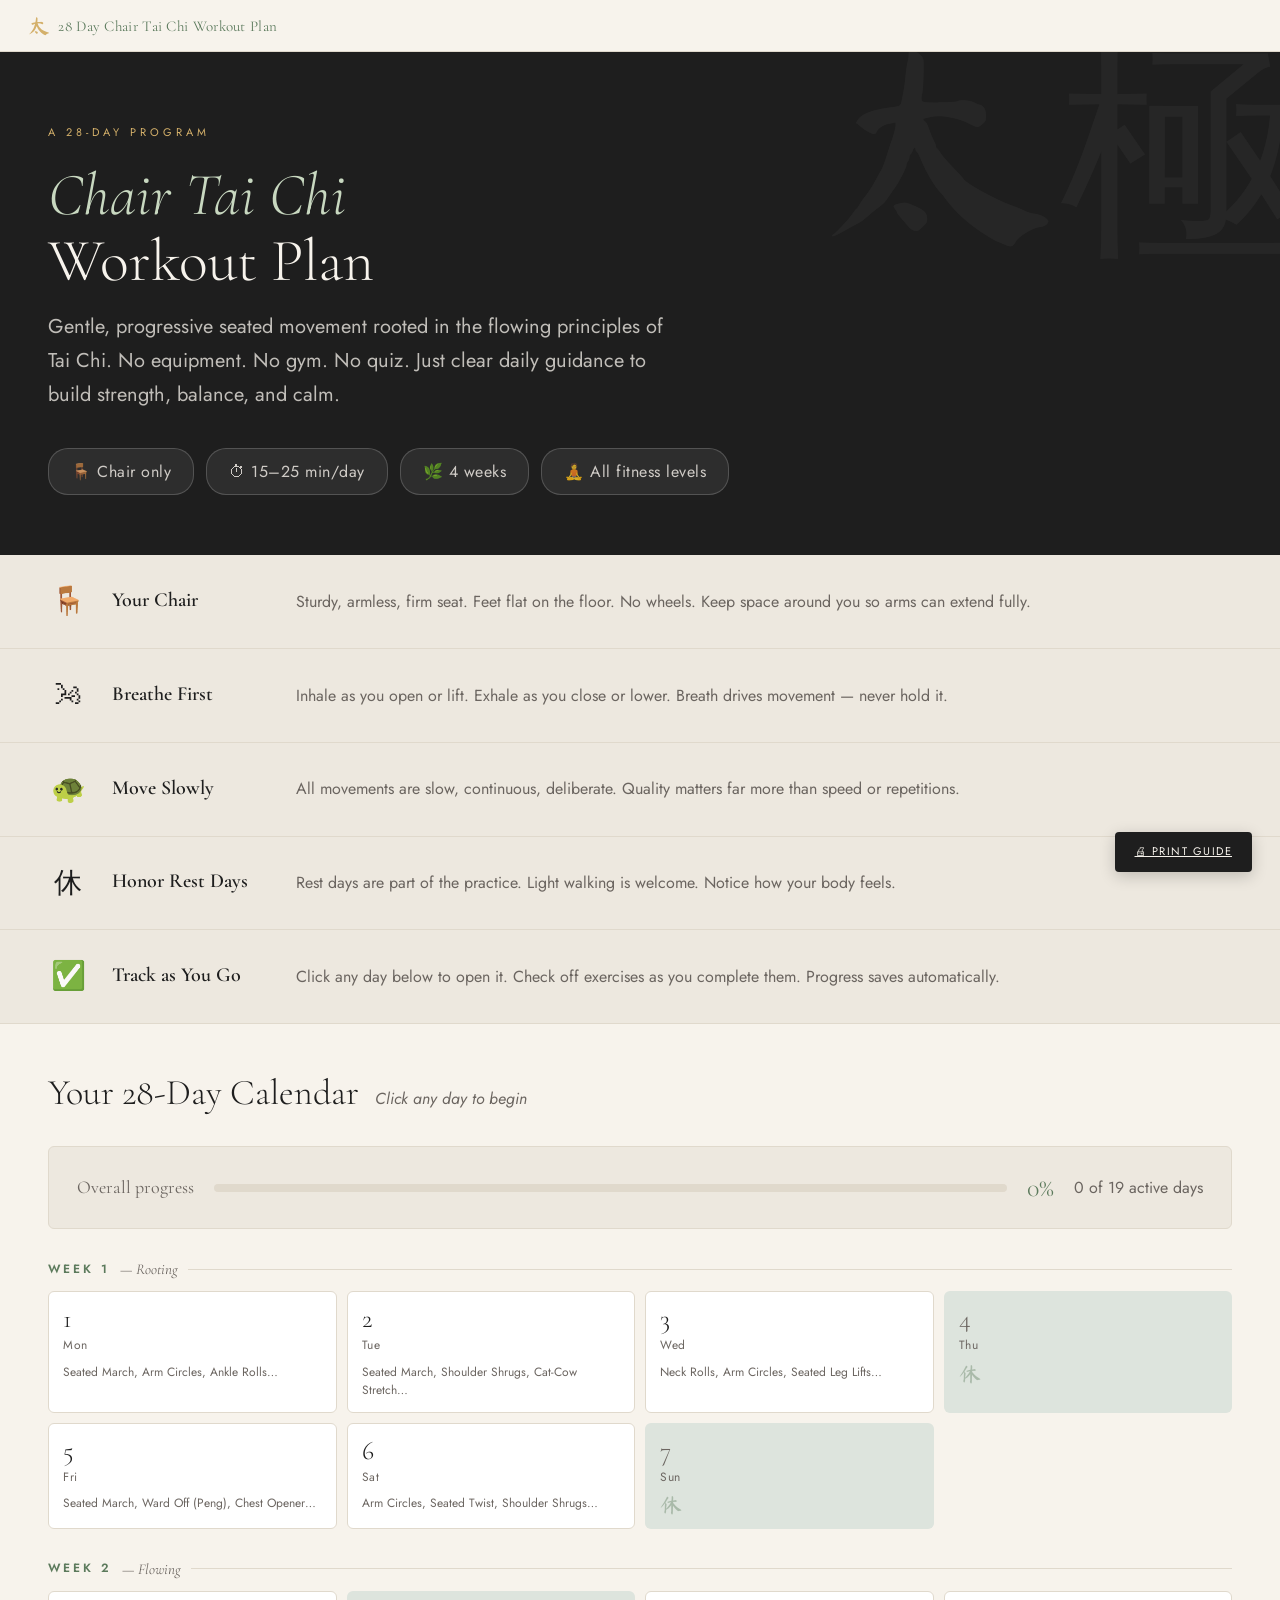
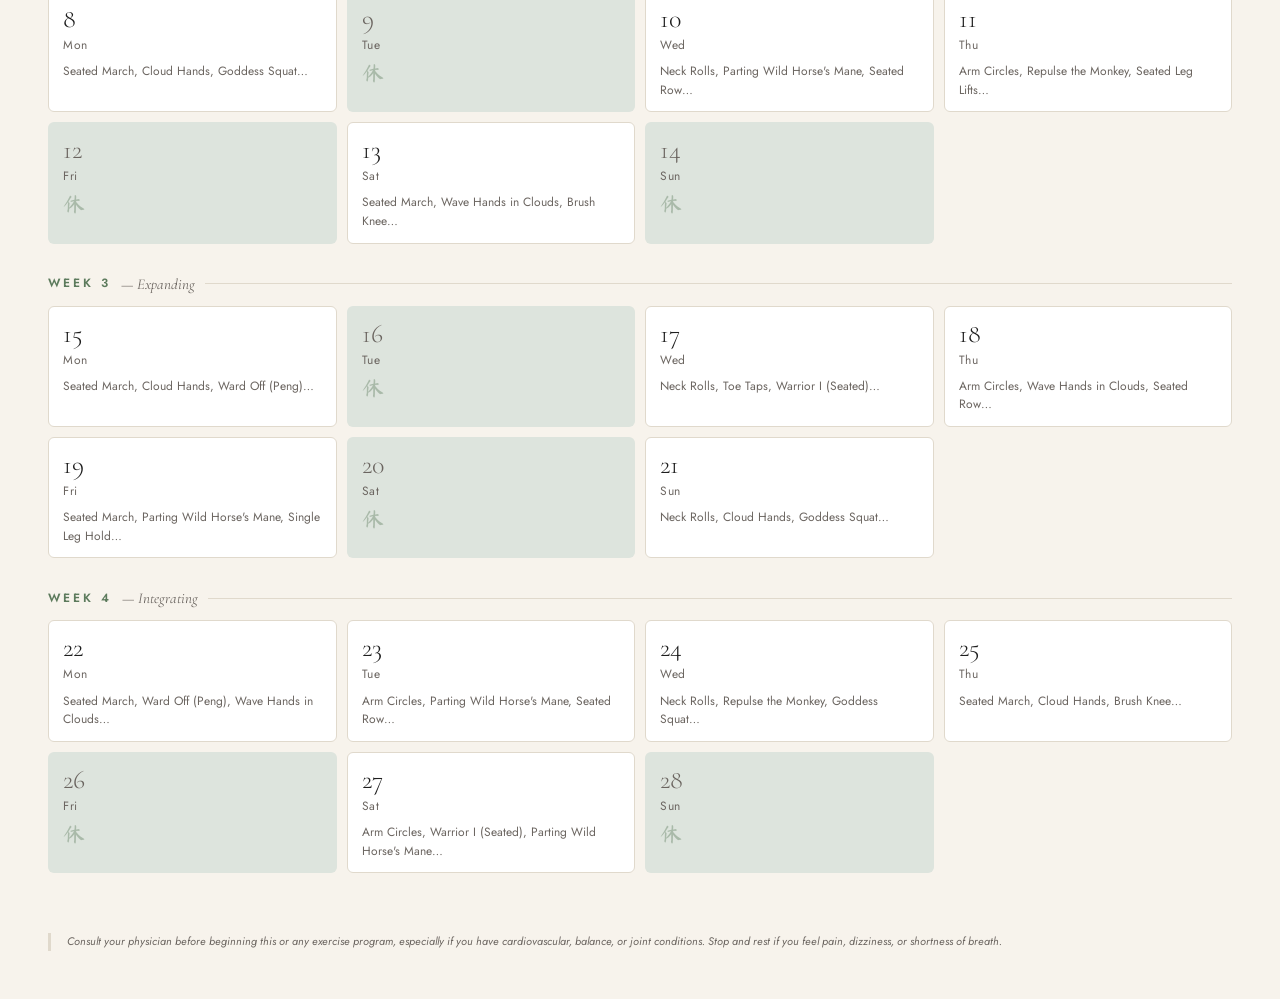
==== commit 4415df4f: "Add files via upload" ====
--- a/28dayplan.html
+++ b/28dayplan.html
@@ -35,7 +35,6 @@
   color:var(--ink);
   font-size:15px;
   line-height:1.6;
-  min-height:100vh;
 }
 
 /* ══ GLOBAL HEADER ══ */
@@ -140,47 +139,50 @@
 }
 .hero h1 em{font-style:italic;color:var(--sage-lt);}
 .hero-sub{
-  font-size:16px;
-  color:rgba(247,243,236,0.55);
-  max-width:480px;
+  font-size:20px;
+  color:rgba(247,243,236,0.75);
+  max-width:640px;
   line-height:1.7;
   margin-bottom:36px;
 }
 .hero-pills{
-  display:flex;flex-wrap:wrap;gap:10px;
+  display:flex;flex-wrap:wrap;gap:12px;
 }
 .pill{
   background:rgba(255,255,255,0.07);
-  border:1px solid rgba(255,255,255,0.12);
+  border:1px solid rgba(255,255,255,0.18);
   border-radius:20px;
-  padding:6px 16px;
-  font-size:12px;
-  letter-spacing:1px;
-  color:rgba(247,243,236,0.6);
+  padding:10px 22px;
+  font-size:16px;
+  letter-spacing:0.5px;
+  color:rgba(247,243,236,0.8);
 }
 
 /* How-to strip */
 .how-strip{
-  display:grid;
-  grid-template-columns:repeat(auto-fit,minmax(180px,1fr));
-  gap:0;
+  display:flex;
+  flex-direction:column;
   background:var(--warm);
   border-bottom:1px solid var(--parchment);
 }
 .how-item{
-  padding:28px 24px;
-  border-right:1px solid var(--parchment);
-}
-.how-item:last-child{border-right:none;}
-.how-icon{font-size:22px;margin-bottom:8px;}
+  padding:24px 48px;
+  border-bottom:1px solid var(--parchment);
+  display:flex;
+  align-items:center;
+  gap:24px;
+}
+.how-item:last-child{border-bottom:none;}
+.how-icon{font-size:28px;flex-shrink:0;width:40px;text-align:center;}
 .how-item h3{
   font-family:var(--serif);
   font-weight:600;
-  font-size:15px;
-  margin-bottom:4px;
+  font-size:20px;
+  margin-bottom:3px;
   color:var(--ink);
-}
-.how-item p{font-size:12px;color:var(--stone);line-height:1.6;}
+  min-width:160px;
+}
+.how-item p{font-size:16px;color:var(--stone);line-height:1.6;}
 
 /* Section header */
 .section-head{
@@ -190,10 +192,10 @@
 .section-head h2{
   font-family:var(--serif);
   font-weight:300;
-  font-size:28px;
+  font-size:36px;
 }
 .section-head .sh-note{
-  font-size:12px;
+  font-size:16px;
   color:var(--stone);
   font-style:italic;
 }
@@ -204,42 +206,47 @@
   background:var(--warm);
   border:1px solid var(--parchment);
   border-radius:6px;
-  padding:16px 24px;
+  padding:20px 28px;
   display:flex;align-items:center;gap:20px;
 }
 .ps-track{
   flex:1;
-  height:6px;
+  height:8px;
   background:var(--parchment);
-  border-radius:3px;
+  border-radius:4px;
   overflow:hidden;
 }
 .ps-fill{
   height:100%;
   background:var(--sage);
-  border-radius:3px;
+  border-radius:4px;
   transition:width 0.5s ease;
 }
 .ps-label{
   font-family:var(--serif);
-  font-size:14px;
+  font-size:18px;
   color:var(--stone);
   white-space:nowrap;
 }
 .ps-pct{
   font-family:var(--serif);
-  font-size:22px;
+  font-size:26px;
   font-weight:300;
   color:var(--sage);
   white-space:nowrap;
 }
+.ps-days-label{
+  font-size:16px;
+  color:var(--stone);
+  white-space:nowrap;
+}
 
 /* Calendar grid */
-.cal-wrap{padding:0 48px 64px;}
-.week-block{margin-bottom:32px;}
+.cal-wrap{padding:0 48px 32px;}
+.week-block{margin-bottom:28px;}
 .week-label{
   font-family:var(--sans);
-  font-size:10px;
+  font-size:12px;
   letter-spacing:3px;
   text-transform:uppercase;
   color:var(--sage);
@@ -254,24 +261,24 @@
   font-family:var(--serif);
   font-style:italic;
   color:var(--stone);
-  font-size:13px;
+  font-size:15px;
   font-weight:400;
   letter-spacing:0;
   text-transform:none;
 }
 .days-row{
   display:grid;
-  grid-template-columns:repeat(7,1fr);
-  gap:8px;
+  grid-template-columns:repeat(4,1fr);
+  gap:10px;
 }
 .cal-day{
   background:#fff;
   border:1px solid var(--parchment);
-  border-radius:5px;
-  padding:10px 10px 8px;
+  border-radius:6px;
+  padding:14px 14px 12px;
   cursor:pointer;
   transition:all 0.15s;
-  min-height:80px;
+  min-height:100px;
   position:relative;
 }
 .cal-day:hover{border-color:var(--sage);box-shadow:0 2px 8px rgba(92,122,92,0.15);}
@@ -291,7 +298,7 @@
 }
 .cd-num{
   font-family:var(--serif);
-  font-size:20px;
+  font-size:26px;
   font-weight:300;
   color:var(--ink);
   line-height:1;
@@ -300,26 +307,26 @@
 .cal-day.completed .cd-num{color:var(--sage);}
 .cal-day.rest-day .cd-num{color:var(--stone);}
 .cd-name{
-  font-size:10px;
+  font-size:12px;
   color:var(--stone);
   letter-spacing:0.5px;
-  margin-bottom:6px;
+  margin-bottom:7px;
 }
 .cd-exercises{
-  font-size:9.5px;
+  font-size:12px;
   color:var(--stone);
-  line-height:1.5;
+  line-height:1.55;
 }
 .cal-day.rest-day .cd-exercises{
   font-family:var(--brush);
-  font-size:18px;
+  font-size:22px;
   color:rgba(92,122,92,0.4);
   line-height:1;
   margin-top:4px;
 }
 .cd-check{
-  position:absolute;top:8px;right:8px;
-  font-size:12px;color:var(--sage);
+  position:absolute;top:10px;right:10px;
+  font-size:14px;color:var(--sage);
   opacity:0;transition:opacity 0.2s;
 }
 .cal-day.completed .cd-check{opacity:1;}
@@ -341,88 +348,88 @@
 #view-day{padding-top:52px;}
 
 .day-view-inner{
-  max-width:720px;
+  max-width:100%;
   margin:0 auto;
-  padding:36px 28px 60px;
+  padding:40px 48px 60px;
 }
 
 /* Day header */
 .dv-header{
-  display:flex;align-items:flex-start;gap:20px;
-  margin-bottom:28px;
-  padding-bottom:24px;
+  display:flex;align-items:flex-start;gap:24px;
+  margin-bottom:32px;
+  padding-bottom:28px;
   border-bottom:1px solid var(--parchment);
 }
 .dv-num-block{
   background:var(--sage);
   color:#fff;
-  border-radius:6px;
-  padding:10px 16px;
+  border-radius:8px;
+  padding:14px 22px;
   text-align:center;
   flex-shrink:0;
 }
 .dv-num-block .dvn-label{
-  font-size:9px;letter-spacing:3px;text-transform:uppercase;opacity:0.7;
+  font-size:11px;letter-spacing:3px;text-transform:uppercase;opacity:0.7;
 }
 .dv-num-block .dvn-num{
   font-family:var(--serif);
-  font-size:48px;font-weight:300;line-height:1;
+  font-size:64px;font-weight:300;line-height:1;
 }
 .dv-meta{flex:1;}
 .dv-week-badge{
   display:inline-block;
-  font-size:10px;letter-spacing:2.5px;text-transform:uppercase;
+  font-size:12px;letter-spacing:2.5px;text-transform:uppercase;
   color:var(--sage);background:var(--sage-bg);
-  border-radius:3px;padding:3px 10px;
-  margin-bottom:6px;font-weight:500;
+  border-radius:3px;padding:5px 14px;
+  margin-bottom:8px;font-weight:500;
 }
 .dv-meta h2{
   font-family:var(--serif);
-  font-weight:300;font-size:30px;
+  font-weight:300;font-size:42px;
   color:var(--ink);line-height:1.15;
 }
 .dv-focus{
-  font-size:13px;color:var(--stone);
-  margin-top:4px;font-style:italic;
+  font-size:17px;color:var(--stone);
+  margin-top:6px;font-style:italic;
 }
 .dv-kanji{
   font-family:var(--brush);
-  font-size:72px;color:var(--parchment);
+  font-size:100px;color:var(--parchment);
   line-height:1;flex-shrink:0;
 }
 
 /* Rest day in day view */
 .dv-rest{
   text-align:center;
-  padding:60px 40px;
+  padding:80px 40px;
   background:var(--warm);
   border-radius:10px;
   border:1px solid var(--parchment);
 }
 .dv-rest .rest-big{
   font-family:var(--brush);
-  font-size:100px;color:var(--sage-lt);line-height:1;
-  margin-bottom:16px;
+  font-size:120px;color:var(--sage-lt);line-height:1;
+  margin-bottom:20px;
 }
 .dv-rest h3{
   font-family:var(--serif);
-  font-weight:300;font-size:28px;
-  color:var(--stone);margin-bottom:12px;
+  font-weight:300;font-size:36px;
+  color:var(--stone);margin-bottom:16px;
 }
 .dv-rest p{
-  max-width:420px;margin:0 auto;
-  font-size:15px;color:var(--stone);line-height:1.7;
+  max-width:520px;margin:0 auto;
+  font-size:18px;color:var(--stone);line-height:1.7;
 }
 
 /* Exercise rows */
-.ex-list{display:flex;flex-direction:column;gap:8px;}
+.ex-list{display:flex;flex-direction:column;gap:10px;}
 
 .ex-row{
-  display:flex;align-items:center;gap:16px;
+  display:flex;align-items:center;gap:20px;
   background:#fff;
   border:1px solid var(--parchment);
-  border-radius:7px;
-  padding:16px 18px;
+  border-radius:8px;
+  padding:20px 24px;
   cursor:pointer;
   transition:all 0.15s;
 }
@@ -432,12 +439,12 @@
   border-color:var(--sage-lt);
 }
 .ex-circle{
-  width:26px;height:26px;
+  width:34px;height:34px;
   border-radius:50%;
-  border:1.5px solid var(--parchment);
+  border:2px solid var(--parchment);
   flex-shrink:0;
   display:flex;align-items:center;justify-content:center;
-  font-size:13px;color:transparent;
+  font-size:16px;color:transparent;
   transition:all 0.15s;
 }
 .ex-row.done .ex-circle{
@@ -448,7 +455,7 @@
 .ex-body{flex:1;}
 .ex-name{
   font-family:var(--serif);
-  font-size:21px;font-weight:400;
+  font-size:28px;font-weight:400;
   color:var(--ink);line-height:1.2;
 }
 .ex-row.done .ex-name{
@@ -456,33 +463,33 @@
   color:var(--stone);
 }
 .ex-hint{
-  font-size:12px;color:var(--stone);
-  margin-top:2px;line-height:1.5;
+  font-size:15px;color:var(--stone);
+  margin-top:4px;line-height:1.55;
 }
 .ex-row.done .ex-hint{opacity:0.5;}
 .ex-dur{
   font-family:var(--serif);
-  font-size:20px;font-weight:300;
+  font-size:26px;font-weight:300;
   color:var(--gold);
-  flex-shrink:0;min-width:72px;text-align:right;
+  flex-shrink:0;min-width:90px;text-align:right;
 }
 .ex-row.done .ex-dur{color:var(--parchment);}
 .ex-tag{
-  font-size:9px;letter-spacing:1.5px;text-transform:uppercase;
+  font-size:10px;letter-spacing:1.5px;text-transform:uppercase;
   color:var(--sage);background:var(--sage-bg);
-  border-radius:2px;padding:2px 6px;
+  border-radius:2px;padding:3px 8px;
   flex-shrink:0;
 }
 .ex-row.done .ex-tag{opacity:0.4;}
 
 /* Done banner */
 .done-banner{
-  margin-top:16px;
-  padding:16px 20px;
+  margin-top:20px;
+  padding:20px 24px;
   background:var(--sage-bg);
   border:1px solid var(--sage-lt);
-  border-radius:7px;
-  display:flex;align-items:center;gap:12px;
+  border-radius:8px;
+  display:flex;align-items:center;gap:14px;
   opacity:0;pointer-events:none;
   transition:opacity 0.3s;
 }
@@ -491,16 +498,16 @@
   flex:1;
   font-family:var(--serif);
   font-style:italic;
-  font-size:16px;
+  font-size:20px;
   color:var(--sage);
 }
 .db-next{
   background:var(--sage);color:#fff;
   border:none;border-radius:4px;
-  padding:8px 20px;
+  padding:12px 28px;
   cursor:pointer;
   font-family:var(--sans);
-  font-size:11px;letter-spacing:1.5px;text-transform:uppercase;
+  font-size:13px;letter-spacing:1.5px;text-transform:uppercase;
   transition:background 0.15s;
 }
 .db-next:hover{background:#4a6a4a;}
@@ -918,7 +925,7 @@
     <span class="ps-label">Overall progress</span>
     <div class="ps-track"><div class="ps-fill" id="ps-fill" style="width:0%"></div></div>
     <span class="ps-pct" id="ps-pct">0%</span>
-    <span class="ps-label" id="ps-days-done">0 of 20 active days</span>
+    <span class="ps-days-label" id="ps-days-done">0 of 20 active days</span>
   </div>
 
   <!-- Calendar -->
@@ -1058,8 +1065,8 @@
 
 </div><!-- /print-doc -->
 
-<!-- Print FAB -->
-<button id="print-fab" onclick="doPrint()">🖨 Print Guide</button>
+<!-- Print FAB — opens the companion PDF directly -->
+<a id="print-fab" href="28dayplan.pdf" target="_blank">🖨 Print Guide</a>
 
 <script>
 /* ══ DATA ══════════════════════════════════════════════════════════ */
